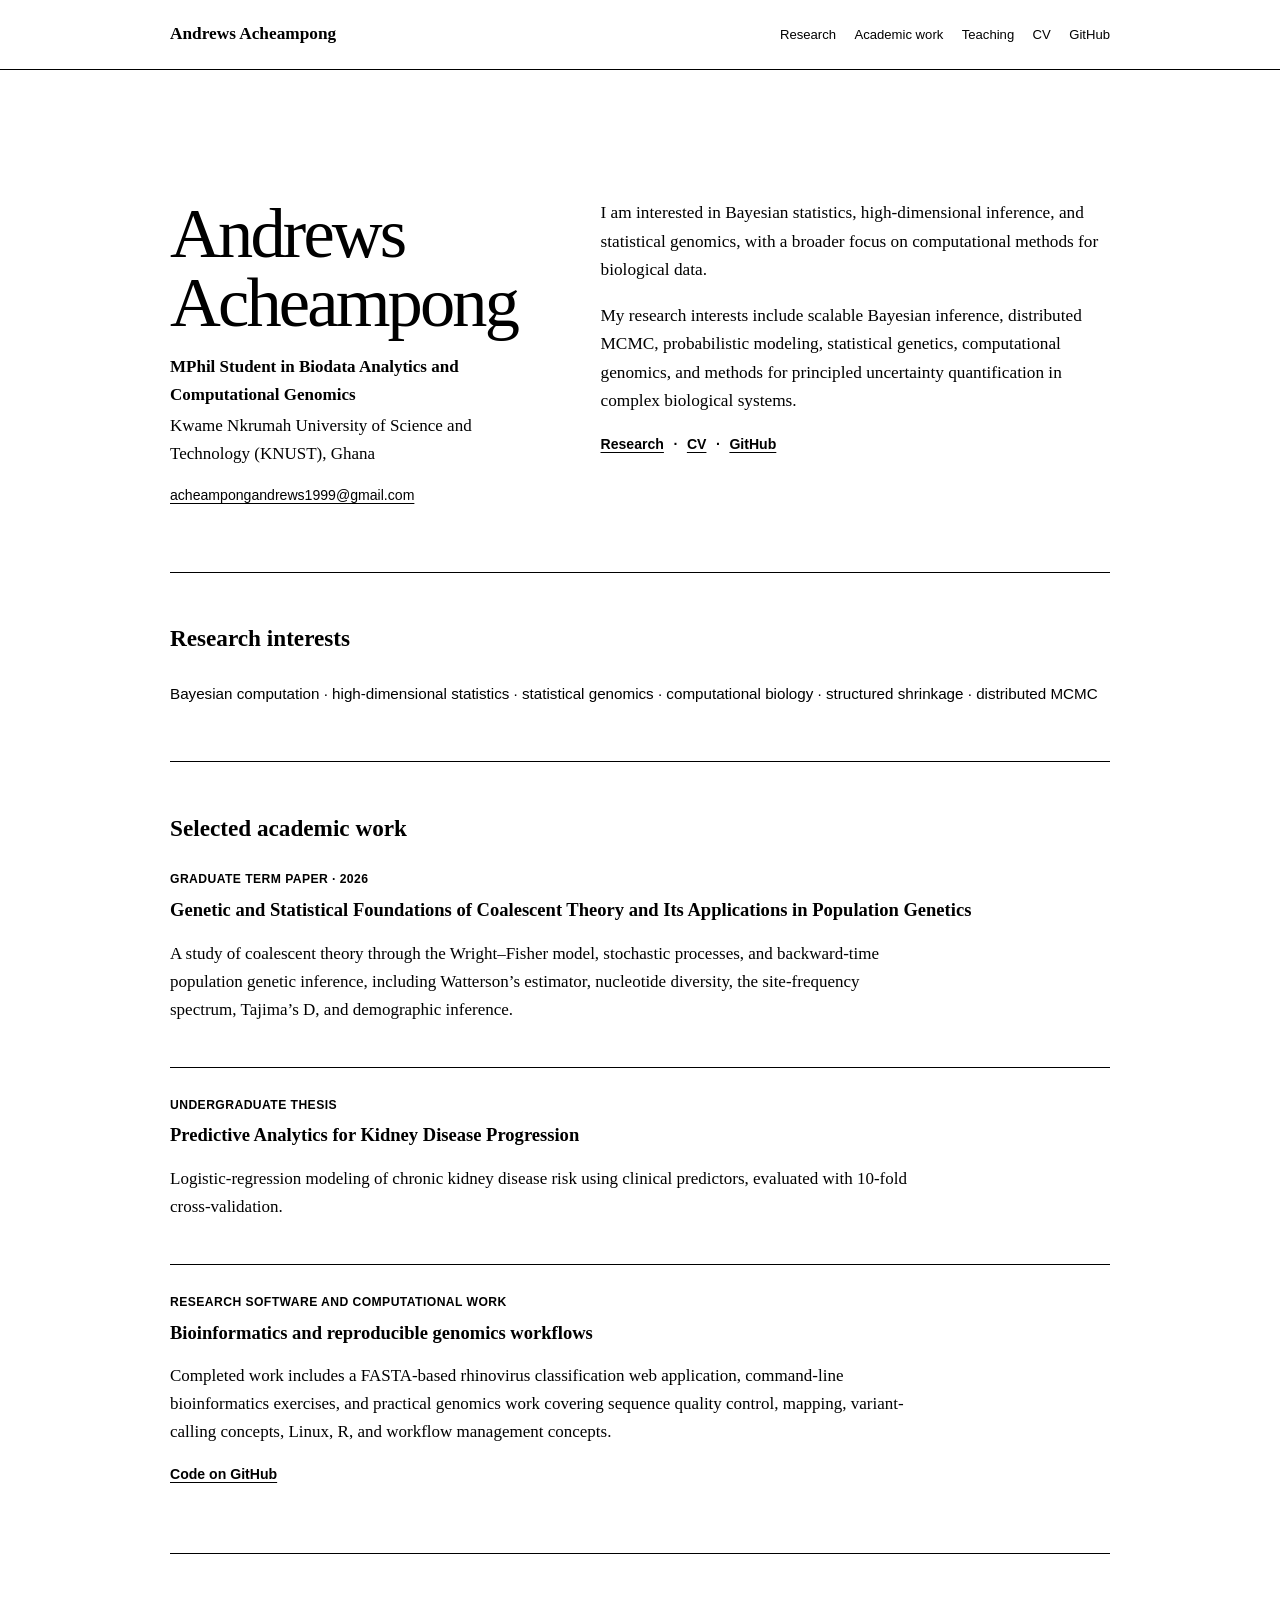
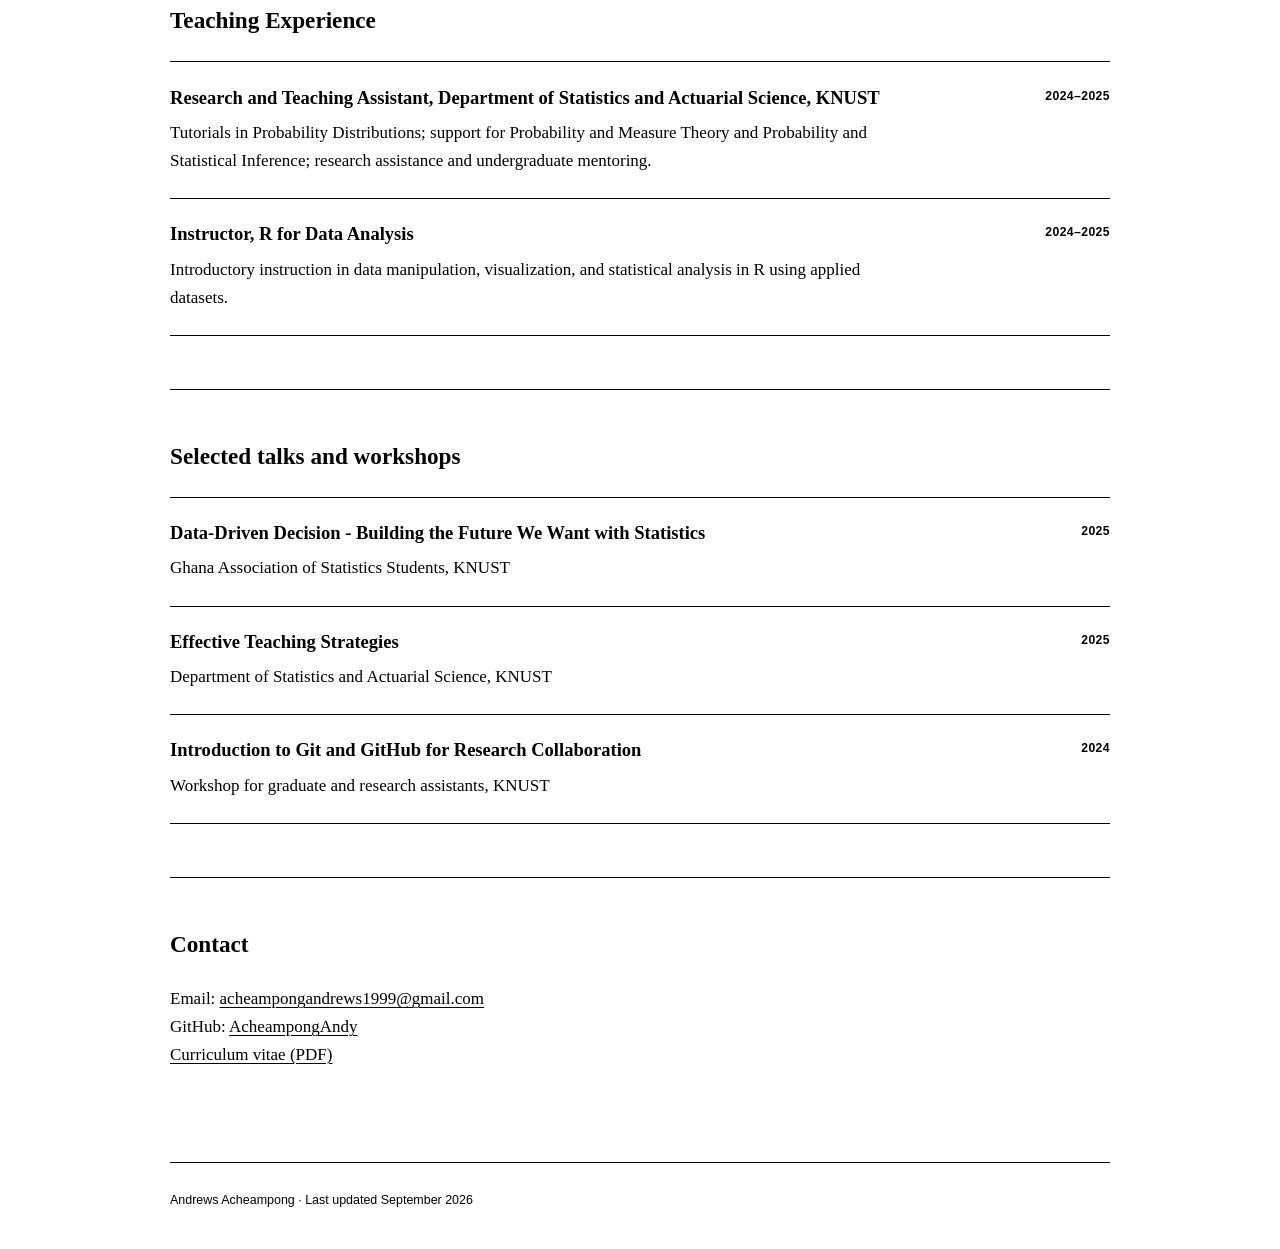
==== index.html @ 3ef006e2 "academic" ====
<!doctype html>
<html lang="en">
<head>
  <meta charset="utf-8">
  <meta name="viewport" content="width=device-width, initial-scale=1">
  <meta name="description" content="Academic homepage of Andrews Acheampong, an MPhil student interested in Bayesian statistics, high-dimensional inference, and statistical genomics.">
  <meta name="author" content="Andrews Acheampong">
  <meta property="og:title" content="Andrews Acheampong">
  <meta property="og:description" content="Bayesian statistics, statistical genomics, and computational biology.">
  <title>Andrews Acheampong</title>
  <link rel="icon" href="assets/favicon.jpg" type="image/jpeg">
  <link rel="stylesheet" href="assets/style.css">
</head>
<body>
  <a class="skip-link" href="#content">Skip to content</a>

  <header class="site-header">
    <div class="wrap header-inner">
      <a class="site-name" href="index.html">Andrews Acheampong</a>
      <nav aria-label="Primary navigation">
        <a href="research.html">Research</a>
        <a href="#academic-work">Academic work</a>
        <a href="#teaching">Teaching</a>
        <a href="assets/Andrews_Acheampong_CV.pdf">CV</a>
        <a href="https://github.com/AcheampongAndy" target="_blank" rel="noopener noreferrer">GitHub</a>
      </nav>
    </div>
  </header>

  <main id="content" class="wrap">
    <section class="intro" aria-labelledby="intro-heading">
      <div class="identity">
        <h1 id="intro-heading">Andrews<br>Acheampong</h1>
        <p class="position">MPhil Student in Biodata Analytics and Computational Genomics</p>
        <p>Kwame Nkrumah University of Science and Technology (KNUST), Ghana</p>
        <p class="contact-line"><a href="mailto:acheampongandrews1999@gmail.com">acheampongandrews1999@gmail.com</a></p>
      </div>

      <div class="bio">
        <p>
          I am interested in Bayesian statistics, high-dimensional inference, and statistical genomics, with a broader focus on computational methods for biological data.
        </p>
        <p>
          My research interests include scalable Bayesian inference, distributed MCMC, probabilistic modeling, statistical genetics, computational genomics, and methods for principled uncertainty quantification in complex biological systems.
        </p>
        <p class="inline-links">
          <a href="research.html">Research</a>
          <span aria-hidden="true">·</span>
          <a href="assets/Andrews_Acheampong_CV.pdf">CV</a>
          <span aria-hidden="true">·</span>
          <a href="https://github.com/AcheampongAndy" target="_blank" rel="noopener noreferrer">GitHub</a>
        </p>
      </div>
    </section>

    <hr>

    <section aria-labelledby="interests-heading">
      <h2 id="interests-heading">Research interests</h2>
      <p class="interest-line">Bayesian computation · high-dimensional statistics · statistical genomics · computational biology · structured shrinkage · distributed MCMC</p>
    </section>

    <section id="academic-work" aria-labelledby="academic-work-heading">
      <h2 id="academic-work-heading">Selected academic work</h2>

      <article class="scholarly-item featured">
        <p class="item-meta">Graduate term paper · 2026</p>
        <h3>Genetic and Statistical Foundations of Coalescent Theory and Its Applications in Population Genetics</h3>
        <p>
          A study of coalescent theory through the Wright–Fisher model, stochastic processes, and backward-time population genetic inference, including Watterson’s estimator, nucleotide diversity, the site-frequency spectrum, Tajima’s D, and demographic inference.
        </p>
      </article>

      <article class="scholarly-item">
        <p class="item-meta">Undergraduate thesis</p>
        <h3>Predictive Analytics for Kidney Disease Progression</h3>
        <p>
          Logistic-regression modeling of chronic kidney disease risk using clinical predictors, evaluated with 10-fold cross-validation.
        </p>
      </article>

      <article class="scholarly-item">
        <p class="item-meta">Research software and computational work</p>
        <h3>Bioinformatics and reproducible genomics workflows</h3>
        <p>
          Completed work includes a FASTA-based rhinovirus classification web application, command-line bioinformatics exercises, and practical genomics work covering sequence quality control, mapping, variant-calling concepts, Linux, R, and workflow management concepts.
        </p>
        <p class="item-links"><a href="https://github.com/AcheampongAndy" target="_blank" rel="noopener noreferrer">Code on GitHub</a></p>
      </article>
    </section>

    <section id="teaching" aria-labelledby="teaching-heading">
      <h2 id="teaching-heading">Teaching Experience</h2>
      <div class="simple-list">
        <div class="simple-row">
          <div>
            <h3>Research and Teaching Assistant, Department of Statistics and Actuarial Science, KNUST</h3>
            <p>Tutorials in Probability Distributions; support for Probability and Measure Theory and Probability and Statistical Inference; research assistance and undergraduate mentoring.</p>
          </div>
          <p class="date">2024–2025</p>
        </div>
        <div class="simple-row">
          <div>
            <h3>Instructor, R for Data Analysis</h3>
            <p>Introductory instruction in data manipulation, visualization, and statistical analysis in R using applied datasets.</p>
          </div>
          <p class="date">2024–2025</p>
        </div>
      </div>
    </section>

    <section aria-labelledby="talks-heading">
      <h2 id="talks-heading">Selected talks and workshops</h2>
      <div class="simple-list">
        <div class="simple-row">
          <div>
            <h3>Data-Driven Decision - Building the Future We Want with Statistics</h3>
            <p>Ghana Association of Statistics Students, KNUST</p>
          </div>
          <p class="date">2025</p>
        </div>
        <div class="simple-row">
          <div>
            <h3>Effective Teaching Strategies</h3>
            <p>Department of Statistics and Actuarial Science, KNUST</p>
          </div>
          <p class="date">2025</p>
        </div>
        <div class="simple-row">
          <div>
            <h3>Introduction to Git and GitHub for Research Collaboration</h3>
            <p>Workshop for graduate and research assistants, KNUST</p>
          </div>
          <p class="date">2024</p>
        </div>
      </div>
    </section>

    <section class="bottom-note" aria-labelledby="contact-heading">
      <h2 id="contact-heading">Contact</h2>
      <p>
        Email: <a href="mailto:acheampongandrews1999@gmail.com">acheampongandrews1999@gmail.com</a><br>
        GitHub: <a href="https://github.com/AcheampongAndy" target="_blank" rel="noopener noreferrer">AcheampongAndy</a><br>
        <a href="assets/Andrews_Acheampong_CV.pdf">Curriculum vitae (PDF)</a>
      </p>
    </section>
  </main>

  <footer class="wrap">
    <p>Andrews Acheampong · Last updated September 2026</p>
  </footer>
</body>
</html>
---- assets/style.css ----
:root {
  --black: #000000;
  --white: #ffffff;
  --width: 940px;
}

* {
  box-sizing: border-box;
}

html {
  background: var(--white);
  color: var(--black);
}

body {
  margin: 0;
  background: var(--white);
  color: var(--black);
  font-family: Georgia, "Times New Roman", serif;
  font-size: 17px;
  line-height: 1.65;
}

::selection {
  background: var(--black);
  color: var(--white);
}

a {
  color: var(--black);
  text-decoration-thickness: 1px;
  text-underline-offset: 0.18em;
}

a:hover,
a:focus-visible {
  text-decoration-thickness: 2px;
}

.wrap {
  width: min(var(--width), calc(100% - 3rem));
  margin: 0 auto;
}

.skip-link {
  position: absolute;
  top: -5rem;
  left: 1rem;
  padding: 0.5rem 0.75rem;
  background: var(--black);
  color: var(--white);
  z-index: 10;
}

.skip-link:focus {
  top: 1rem;
}

.site-header {
  border-bottom: 1px solid var(--black);
}

.header-inner {
  display: flex;
  align-items: baseline;
  justify-content: space-between;
  gap: 2rem;
  padding: 1.25rem 0;
}

.site-name {
  font-size: 1.08rem;
  font-weight: 700;
  text-decoration: none;
  white-space: nowrap;
}

nav {
  display: flex;
  flex-wrap: wrap;
  justify-content: flex-end;
  gap: 0.45rem 1.15rem;
  font-family: Arial, Helvetica, sans-serif;
  font-size: 0.82rem;
}

nav a {
  text-decoration: none;
}

nav a:hover,
nav a:focus-visible,
nav a[aria-current="page"] {
  text-decoration: underline;
}

main {
  padding: 4.8rem 0 2.5rem;
}

.intro {
  display: grid;
  grid-template-columns: minmax(340px, 0.95fr) minmax(0, 1.35fr);
  gap: 4.5rem;
  align-items: start;
  padding-bottom: 3.8rem;
}

h1,
h2,
h3,
p {
  overflow-wrap: anywhere;
}

h1,
h2,
h3 {
  color: var(--black);
}

h1 {
  margin: 0 0 1rem;
  font-size: clamp(2.8rem, 5.8vw, 4.4rem);
  line-height: 0.98;
  font-weight: 400;
  letter-spacing: -0.04em;
  overflow-wrap: normal;
}

.position {
  margin: 0 0 0.2rem;
  font-weight: 700;
}

.identity > p:not(.position) {
  margin: 0.2rem 0;
}

.contact-line {
  margin-top: 1rem !important;
  font-family: Arial, Helvetica, sans-serif;
  font-size: 0.88rem;
}

.bio p:first-child {
  margin-top: 0;
}

.bio p {
  max-width: 620px;
  font-size: 1.08rem;
}

.inline-links,
.item-links,
.item-meta,
.date,
.eyebrow,
.interest-line,
footer {
  font-family: Arial, Helvetica, sans-serif;
}

.inline-links,
.item-links {
  font-size: 0.88rem !important;
  font-weight: 700;
}

.inline-links span {
  padding: 0 0.35rem;
}

hr {
  margin: 0;
  border: 0;
  border-top: 1px solid var(--black);
}

section {
  padding: 3.3rem 0;
}

section + section {
  border-top: 1px solid var(--black);
}

.intro + hr + section {
  border-top: 0;
}

h2 {
  margin: 0 0 1.65rem;
  font-size: 1.45rem;
  line-height: 1.2;
  font-weight: 700;
}

h3 {
  margin: 0 0 0.55rem;
  font-size: 1.16rem;
  line-height: 1.32;
  font-weight: 700;
}

.interest-line {
  margin: 0;
  font-size: 0.95rem;
  line-height: 1.9;
}

.scholarly-item {
  padding: 1.65rem 0;
  border-top: 1px solid var(--black);
}

.scholarly-item:last-child {
  padding-bottom: 0;
}

.scholarly-item.featured {
  padding-top: 0;
  border-top: 0;
}

.scholarly-item p:not(.item-meta):not(.item-links) {
  max-width: 760px;
}

.item-meta,
.date,
.eyebrow {
  margin: 0 0 0.55rem;
  font-size: 0.76rem;
  font-weight: 700;
  letter-spacing: 0.035em;
  text-transform: uppercase;
}

.simple-list {
  border-top: 1px solid var(--black);
}

.simple-row {
  display: grid;
  grid-template-columns: minmax(0, 1fr) auto;
  gap: 2rem;
  padding: 1.45rem 0;
  border-bottom: 1px solid var(--black);
}

.simple-row p {
  margin: 0.45rem 0 0;
  max-width: 720px;
}

.simple-row .date {
  margin: 0;
  white-space: nowrap;
}

.bottom-note p {
  margin-bottom: 0;
}

footer {
  padding: 1.7rem 0 2.4rem;
  border-top: 1px solid var(--black);
  font-size: 0.78rem;
}

footer p {
  margin: 0;
}

.research-page {
  max-width: 820px;
}

.page-title {
  padding: 0 0 3.6rem;
}

.page-title h1 {
  max-width: 790px;
  font-size: clamp(2.3rem, 5.5vw, 4rem);
}

.eyebrow {
  margin-bottom: 1rem;
}

.page-lead {
  max-width: 720px;
  margin: 1.5rem 0 0;
  font-size: 1.14rem;
}

.research-page section p {
  max-width: 760px;
}

.research-list {
  max-width: 760px;
  margin: 0;
  padding-left: 1.35rem;
}

.research-list li {
  margin: 0 0 0.9rem;
  padding-left: 0.4rem;
}

.back-link {
  padding: 2rem 0 1rem;
  font-family: Arial, Helvetica, sans-serif;
  font-size: 0.86rem;
  font-weight: 700;
}

@media (max-width: 760px) {
  .wrap {
    width: min(var(--width), calc(100% - 2rem));
  }

  .header-inner {
    align-items: flex-start;
    flex-direction: column;
    gap: 0.7rem;
  }

  nav {
    justify-content: flex-start;
  }

  main {
    padding-top: 3.2rem;
  }

  .intro {
    grid-template-columns: 1fr;
    gap: 2.4rem;
    padding-bottom: 2.8rem;
  }

  h1 {
    font-size: clamp(2.6rem, 12vw, 4rem);
  }

  section {
    padding: 2.7rem 0;
  }

  .simple-row {
    grid-template-columns: 1fr;
    gap: 0.65rem;
  }

  .simple-row .date {
    white-space: normal;
  }
}

@media print {
  .site-header,
  .skip-link,
  footer {
    display: none;
  }

  .wrap,
  .research-page {
    width: 100%;
    max-width: none;
  }

  main {
    padding-top: 0;
  }

  a {
    text-decoration: none;
  }
}
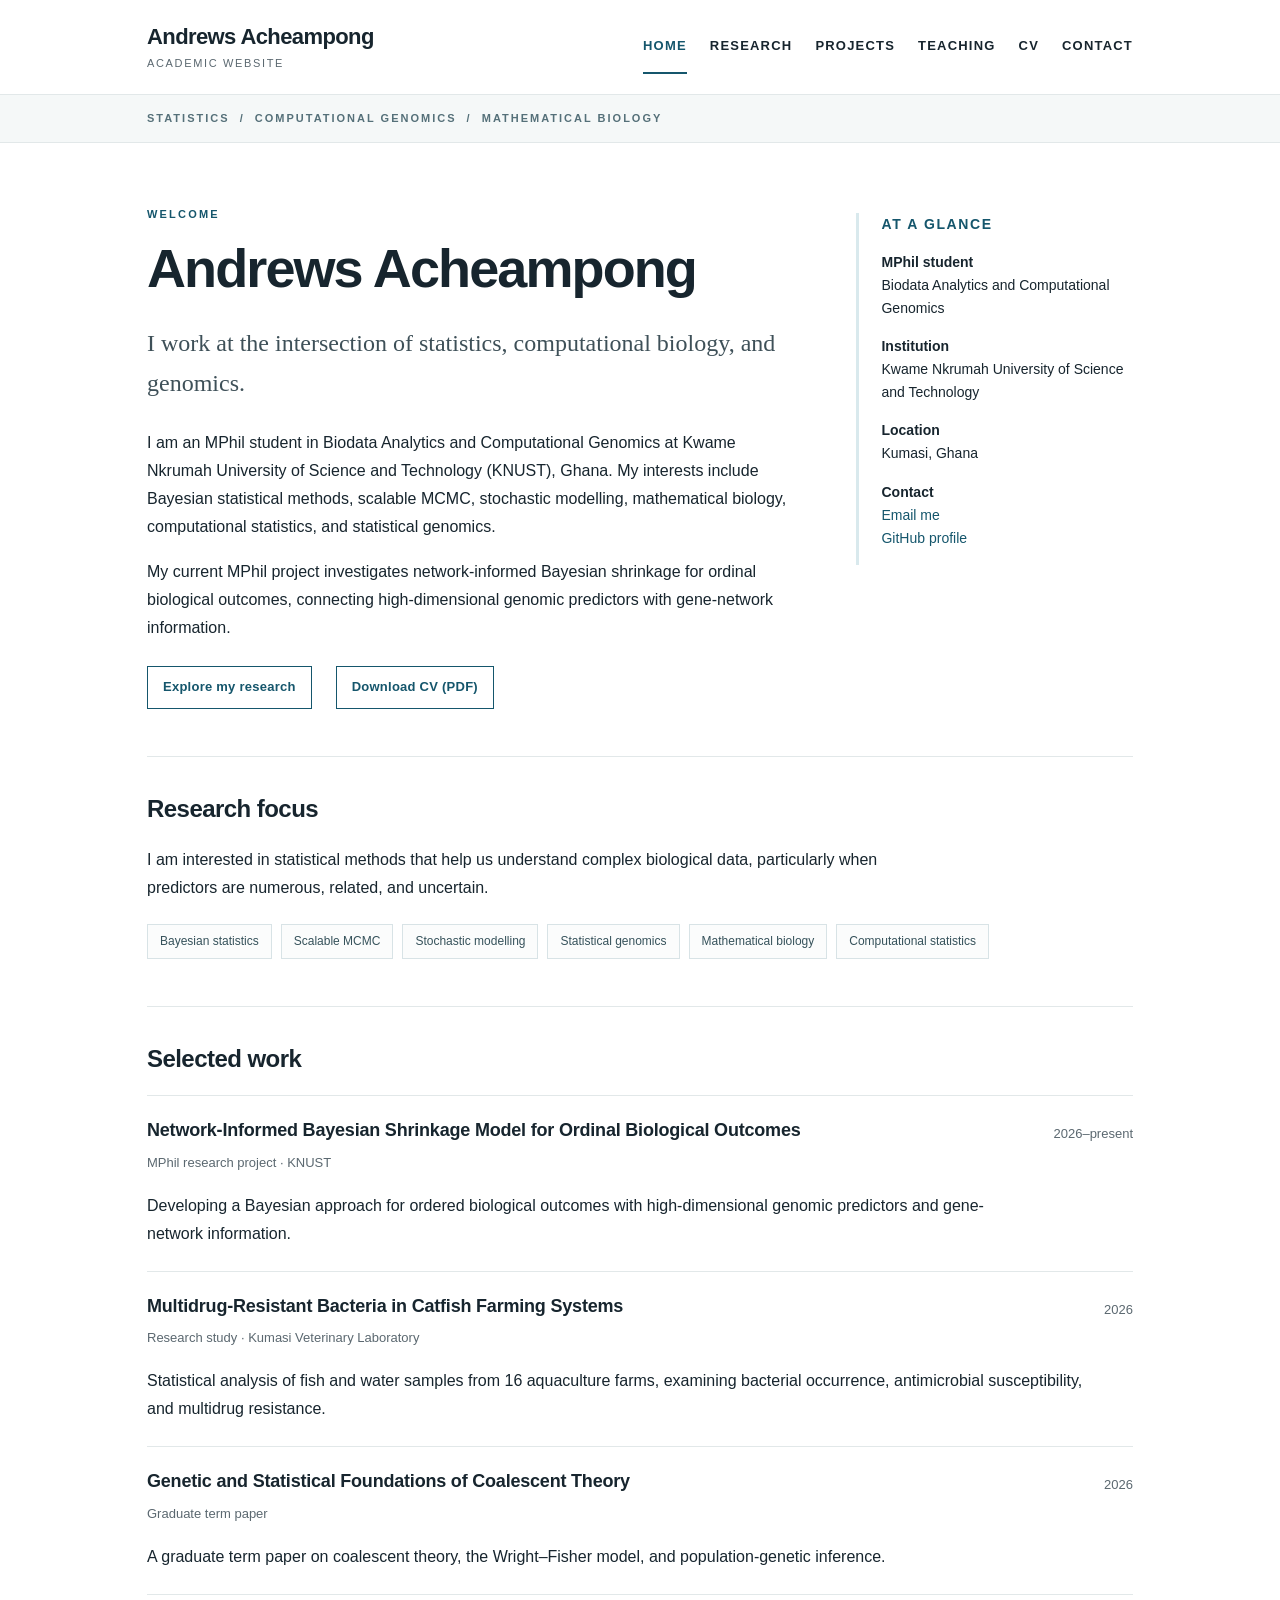
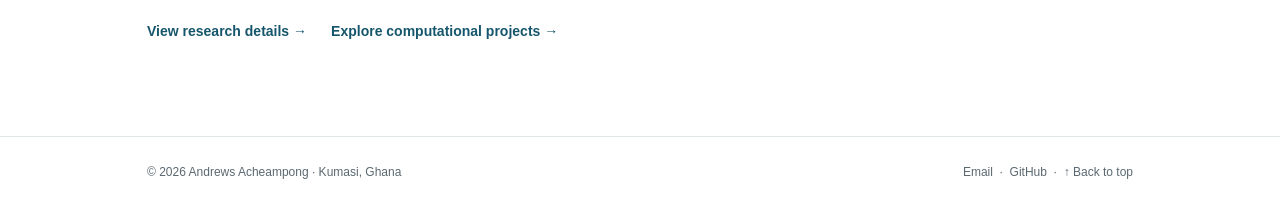
==== commit 340f2386: "updated" ====
--- a/index.html
+++ b/index.html
@@ -1,153 +1,10 @@
 <!doctype html>
-<html lang="en">
-<head>
-  <meta charset="utf-8">
-  <meta name="viewport" content="width=device-width, initial-scale=1">
-  <meta name="description" content="Academic homepage of Andrews Acheampong, an MPhil student interested in Bayesian statistics, high-dimensional inference, and statistical genomics.">
-  <meta name="author" content="Andrews Acheampong">
-  <meta property="og:title" content="Andrews Acheampong">
-  <meta property="og:description" content="Bayesian statistics, statistical genomics, and computational biology.">
-  <title>Andrews Acheampong</title>
-  <link rel="icon" href="assets/favicon.jpg" type="image/jpeg">
-  <link rel="stylesheet" href="assets/style.css">
-</head>
-<body>
-  <a class="skip-link" href="#content">Skip to content</a>
-
-  <header class="site-header">
-    <div class="wrap header-inner">
-      <a class="site-name" href="index.html">Andrews Acheampong</a>
-      <nav aria-label="Primary navigation">
-        <a href="research.html">Research</a>
-        <a href="#academic-work">Academic work</a>
-        <a href="#teaching">Teaching</a>
-        <a href="assets/Andrews_Acheampong_CV.pdf">CV</a>
-        <a href="https://github.com/AcheampongAndy" target="_blank" rel="noopener noreferrer">GitHub</a>
-      </nav>
-    </div>
-  </header>
-
-  <main id="content" class="wrap">
-    <section class="intro" aria-labelledby="intro-heading">
-      <div class="identity">
-        <h1 id="intro-heading">Andrews<br>Acheampong</h1>
-        <p class="position">MPhil Student in Biodata Analytics and Computational Genomics</p>
-        <p>Kwame Nkrumah University of Science and Technology (KNUST), Ghana</p>
-        <p class="contact-line"><a href="mailto:acheampongandrews1999@gmail.com">acheampongandrews1999@gmail.com</a></p>
-      </div>
-
-      <div class="bio">
-        <p>
-          I am interested in Bayesian statistics, high-dimensional inference, and statistical genomics, with a broader focus on computational methods for biological data.
-        </p>
-        <p>
-          My research interests include scalable Bayesian inference, distributed MCMC, probabilistic modeling, statistical genetics, computational genomics, and methods for principled uncertainty quantification in complex biological systems.
-        </p>
-        <p class="inline-links">
-          <a href="research.html">Research</a>
-          <span aria-hidden="true">·</span>
-          <a href="assets/Andrews_Acheampong_CV.pdf">CV</a>
-          <span aria-hidden="true">·</span>
-          <a href="https://github.com/AcheampongAndy" target="_blank" rel="noopener noreferrer">GitHub</a>
-        </p>
-      </div>
-    </section>
-
-    <hr>
-
-    <section aria-labelledby="interests-heading">
-      <h2 id="interests-heading">Research interests</h2>
-      <p class="interest-line">Bayesian computation · high-dimensional statistics · statistical genomics · computational biology · structured shrinkage · distributed MCMC</p>
-    </section>
-
-    <section id="academic-work" aria-labelledby="academic-work-heading">
-      <h2 id="academic-work-heading">Selected academic work</h2>
-
-      <article class="scholarly-item featured">
-        <p class="item-meta">Graduate term paper · 2026</p>
-        <h3>Genetic and Statistical Foundations of Coalescent Theory and Its Applications in Population Genetics</h3>
-        <p>
-          A study of coalescent theory through the Wright–Fisher model, stochastic processes, and backward-time population genetic inference, including Watterson’s estimator, nucleotide diversity, the site-frequency spectrum, Tajima’s D, and demographic inference.
-        </p>
-      </article>
-
-      <article class="scholarly-item">
-        <p class="item-meta">Undergraduate thesis</p>
-        <h3>Predictive Analytics for Kidney Disease Progression</h3>
-        <p>
-          Logistic-regression modeling of chronic kidney disease risk using clinical predictors, evaluated with 10-fold cross-validation.
-        </p>
-      </article>
-
-      <article class="scholarly-item">
-        <p class="item-meta">Research software and computational work</p>
-        <h3>Bioinformatics and reproducible genomics workflows</h3>
-        <p>
-          Completed work includes a FASTA-based rhinovirus classification web application, command-line bioinformatics exercises, and practical genomics work covering sequence quality control, mapping, variant-calling concepts, Linux, R, and workflow management concepts.
-        </p>
-        <p class="item-links"><a href="https://github.com/AcheampongAndy" target="_blank" rel="noopener noreferrer">Code on GitHub</a></p>
-      </article>
-    </section>
-
-    <section id="teaching" aria-labelledby="teaching-heading">
-      <h2 id="teaching-heading">Teaching Experience</h2>
-      <div class="simple-list">
-        <div class="simple-row">
-          <div>
-            <h3>Research and Teaching Assistant, Department of Statistics and Actuarial Science, KNUST</h3>
-            <p>Tutorials in Probability Distributions; support for Probability and Measure Theory and Probability and Statistical Inference; research assistance and undergraduate mentoring.</p>
-          </div>
-          <p class="date">2024–2025</p>
-        </div>
-        <div class="simple-row">
-          <div>
-            <h3>Instructor, R for Data Analysis</h3>
-            <p>Introductory instruction in data manipulation, visualization, and statistical analysis in R using applied datasets.</p>
-          </div>
-          <p class="date">2024–2025</p>
-        </div>
-      </div>
-    </section>
-
-    <section aria-labelledby="talks-heading">
-      <h2 id="talks-heading">Selected talks and workshops</h2>
-      <div class="simple-list">
-        <div class="simple-row">
-          <div>
-            <h3>Data-Driven Decision - Building the Future We Want with Statistics</h3>
-            <p>Ghana Association of Statistics Students, KNUST</p>
-          </div>
-          <p class="date">2025</p>
-        </div>
-        <div class="simple-row">
-          <div>
-            <h3>Effective Teaching Strategies</h3>
-            <p>Department of Statistics and Actuarial Science, KNUST</p>
-          </div>
-          <p class="date">2025</p>
-        </div>
-        <div class="simple-row">
-          <div>
-            <h3>Introduction to Git and GitHub for Research Collaboration</h3>
-            <p>Workshop for graduate and research assistants, KNUST</p>
-          </div>
-          <p class="date">2024</p>
-        </div>
-      </div>
-    </section>
-
-    <section class="bottom-note" aria-labelledby="contact-heading">
-      <h2 id="contact-heading">Contact</h2>
-      <p>
-        Email: <a href="mailto:acheampongandrews1999@gmail.com">acheampongandrews1999@gmail.com</a><br>
-        GitHub: <a href="https://github.com/AcheampongAndy" target="_blank" rel="noopener noreferrer">AcheampongAndy</a><br>
-        <a href="assets/Andrews_Acheampong_CV.pdf">Curriculum vitae (PDF)</a>
-      </p>
-    </section>
-  </main>
-
-  <footer class="wrap">
-    <p>Andrews Acheampong · Last updated September 2026</p>
-  </footer>
-</body>
-</html>
+<html lang="en"><head><meta charset="utf-8"><meta name="viewport" content="width=device-width,initial-scale=1">
+<meta name="author" content="Andrews Acheampong"><meta name="description" content="Academic website of Andrews Acheampong, MPhil student in Biodata Analytics and Computational Genomics at KNUST.">
+<meta property="og:title" content="Home | Andrews Acheampong"><meta property="og:description" content="Academic website of Andrews Acheampong, MPhil student in Biodata Analytics and Computational Genomics at KNUST."><meta property="og:type" content="website"><meta name="theme-color" content="#ffffff">
+<title>Home | Andrews Acheampong</title><link rel="icon" href="assets/favicon.jpg" type="image/jpeg"><link rel="stylesheet" href="assets/style.css"></head>
+<body id="top"><a class="skip" href="#main">Skip to content</a><header class="site-header"><div class="container masthead"><a class="brand" href="index.html">Andrews Acheampong<small>Academic website</small></a><nav aria-label="Main navigation"><a href="index.html" aria-current="page">Home</a><a href="research.html" >Research</a><a href="projects.html" >Projects</a><a href="teaching.html" >Teaching</a><a href="cv.html" >CV</a><a href="contact.html" >Contact</a></nav></div></header>
+<div class="strap"><div class="container">Statistics &nbsp;/&nbsp; Computational genomics &nbsp;/&nbsp; Mathematical biology</div></div>
+<main class="container" id="main"><section class="intro-grid"><div><p class="eyebrow">Welcome</p><h1 class="page-title">Andrews Acheampong</h1><p class="lead">I work at the intersection of statistics, computational biology, and genomics.</p><div class="text"><p>I am an MPhil student in Biodata Analytics and Computational Genomics at Kwame Nkrumah University of Science and Technology (KNUST), Ghana. My interests include Bayesian statistical methods, scalable MCMC, stochastic modelling, mathematical biology, computational statistics, and statistical genomics.</p><p>My current MPhil project investigates network-informed Bayesian shrinkage for ordinal biological outcomes, connecting high-dimensional genomic predictors with gene-network information.</p></div><div class="link-row"><a class="button-link" href="research.html">Explore my research</a><a class="button-link" href="assets/Andrews_Acheampong_CV.pdf" target="_blank" rel="noopener">Download CV (PDF)</a></div></div><aside class="profile-aside"><p class="aside-label">At a glance</p><p><strong>MPhil student</strong><br>Biodata Analytics and Computational Genomics</p><p><strong>Institution</strong><br>Kwame Nkrumah University of Science and Technology</p><p><strong>Location</strong><br>Kumasi, Ghana</p><p><strong>Contact</strong><br><a href="mailto:acheampongandrews1999@gmail.com">Email me</a><br><a href="https://github.com/AcheampongAndy">GitHub profile</a></p></aside></section>
+<section class="section"><h2>Research focus</h2><p class="text">I am interested in statistical methods that help us understand complex biological data, particularly when predictors are numerous, related, and uncertain.</p><div class="taglist"><span class="tag">Bayesian statistics</span><span class="tag">Scalable MCMC</span><span class="tag">Stochastic modelling</span><span class="tag">Statistical genomics</span><span class="tag">Mathematical biology</span><span class="tag">Computational statistics</span></div></section>
+<section class="section"><h2>Selected work</h2><div class="rows"><article class="entry"><div><h3>Network-Informed Bayesian Shrinkage Model for Ordinal Biological Outcomes</h3><p class="meta">MPhil research project · KNUST</p><p>Developing a Bayesian approach for ordered biological outcomes with high-dimensional genomic predictors and gene-network information.</p></div><span class="date">2026–present</span></article><article class="entry"><div><h3>Multidrug-Resistant Bacteria in Catfish Farming Systems</h3><p class="meta">Research study · Kumasi Veterinary Laboratory</p><p>Statistical analysis of fish and water samples from 16 aquaculture farms, examining bacterial occurrence, antimicrobial susceptibility, and multidrug resistance.</p></div><span class="date">2026</span></article><article class="entry"><div><h3>Genetic and Statistical Foundations of Coalescent Theory</h3><p class="meta">Graduate term paper</p><p>A graduate term paper on coalescent theory, the Wright–Fisher model, and population-genetic inference.</p></div><span class="date">2026</span></article></div><p class="link-row"><a href="research.html">View research details →</a><a href="projects.html">Explore computational projects →</a></p></section></main><footer class="footer"><div class="container"><span>© 2026 Andrews Acheampong · Kumasi, Ghana</span><span><a href="mailto:acheampongandrews1999@gmail.com">Email</a> &nbsp;·&nbsp; <a href="https://github.com/AcheampongAndy">GitHub</a> &nbsp;·&nbsp; <a href="#top">↑ Back to top</a></span></div></footer></body></html>
--- a/assets/style.css
+++ b/assets/style.css
@@ -1,386 +1,11 @@
-:root {
-  --black: #000000;
-  --white: #ffffff;
-  --width: 940px;
-}
-
-* {
-  box-sizing: border-box;
-}
-
-html {
-  background: var(--white);
-  color: var(--black);
-}
-
-body {
-  margin: 0;
-  background: var(--white);
-  color: var(--black);
-  font-family: Georgia, "Times New Roman", serif;
-  font-size: 17px;
-  line-height: 1.65;
-}
-
-::selection {
-  background: var(--black);
-  color: var(--white);
-}
-
-a {
-  color: var(--black);
-  text-decoration-thickness: 1px;
-  text-underline-offset: 0.18em;
-}
-
-a:hover,
-a:focus-visible {
-  text-decoration-thickness: 2px;
-}
-
-.wrap {
-  width: min(var(--width), calc(100% - 3rem));
-  margin: 0 auto;
-}
-
-.skip-link {
-  position: absolute;
-  top: -5rem;
-  left: 1rem;
-  padding: 0.5rem 0.75rem;
-  background: var(--black);
-  color: var(--white);
-  z-index: 10;
-}
-
-.skip-link:focus {
-  top: 1rem;
-}
-
-.site-header {
-  border-bottom: 1px solid var(--black);
-}
-
-.header-inner {
-  display: flex;
-  align-items: baseline;
-  justify-content: space-between;
-  gap: 2rem;
-  padding: 1.25rem 0;
-}
-
-.site-name {
-  font-size: 1.08rem;
-  font-weight: 700;
-  text-decoration: none;
-  white-space: nowrap;
-}
-
-nav {
-  display: flex;
-  flex-wrap: wrap;
-  justify-content: flex-end;
-  gap: 0.45rem 1.15rem;
-  font-family: Arial, Helvetica, sans-serif;
-  font-size: 0.82rem;
-}
-
-nav a {
-  text-decoration: none;
-}
-
-nav a:hover,
-nav a:focus-visible,
-nav a[aria-current="page"] {
-  text-decoration: underline;
-}
-
-main {
-  padding: 4.8rem 0 2.5rem;
-}
-
-.intro {
-  display: grid;
-  grid-template-columns: minmax(340px, 0.95fr) minmax(0, 1.35fr);
-  gap: 4.5rem;
-  align-items: start;
-  padding-bottom: 3.8rem;
-}
-
-h1,
-h2,
-h3,
-p {
-  overflow-wrap: anywhere;
-}
-
-h1,
-h2,
-h3 {
-  color: var(--black);
-}
-
-h1 {
-  margin: 0 0 1rem;
-  font-size: clamp(2.8rem, 5.8vw, 4.4rem);
-  line-height: 0.98;
-  font-weight: 400;
-  letter-spacing: -0.04em;
-  overflow-wrap: normal;
-}
-
-.position {
-  margin: 0 0 0.2rem;
-  font-weight: 700;
-}
-
-.identity > p:not(.position) {
-  margin: 0.2rem 0;
-}
-
-.contact-line {
-  margin-top: 1rem !important;
-  font-family: Arial, Helvetica, sans-serif;
-  font-size: 0.88rem;
-}
-
-.bio p:first-child {
-  margin-top: 0;
-}
-
-.bio p {
-  max-width: 620px;
-  font-size: 1.08rem;
-}
-
-.inline-links,
-.item-links,
-.item-meta,
-.date,
-.eyebrow,
-.interest-line,
-footer {
-  font-family: Arial, Helvetica, sans-serif;
-}
-
-.inline-links,
-.item-links {
-  font-size: 0.88rem !important;
-  font-weight: 700;
-}
-
-.inline-links span {
-  padding: 0 0.35rem;
-}
-
-hr {
-  margin: 0;
-  border: 0;
-  border-top: 1px solid var(--black);
-}
-
-section {
-  padding: 3.3rem 0;
-}
-
-section + section {
-  border-top: 1px solid var(--black);
-}
-
-.intro + hr + section {
-  border-top: 0;
-}
-
-h2 {
-  margin: 0 0 1.65rem;
-  font-size: 1.45rem;
-  line-height: 1.2;
-  font-weight: 700;
-}
-
-h3 {
-  margin: 0 0 0.55rem;
-  font-size: 1.16rem;
-  line-height: 1.32;
-  font-weight: 700;
-}
-
-.interest-line {
-  margin: 0;
-  font-size: 0.95rem;
-  line-height: 1.9;
-}
-
-.scholarly-item {
-  padding: 1.65rem 0;
-  border-top: 1px solid var(--black);
-}
-
-.scholarly-item:last-child {
-  padding-bottom: 0;
-}
-
-.scholarly-item.featured {
-  padding-top: 0;
-  border-top: 0;
-}
-
-.scholarly-item p:not(.item-meta):not(.item-links) {
-  max-width: 760px;
-}
-
-.item-meta,
-.date,
-.eyebrow {
-  margin: 0 0 0.55rem;
-  font-size: 0.76rem;
-  font-weight: 700;
-  letter-spacing: 0.035em;
-  text-transform: uppercase;
-}
-
-.simple-list {
-  border-top: 1px solid var(--black);
-}
-
-.simple-row {
-  display: grid;
-  grid-template-columns: minmax(0, 1fr) auto;
-  gap: 2rem;
-  padding: 1.45rem 0;
-  border-bottom: 1px solid var(--black);
-}
-
-.simple-row p {
-  margin: 0.45rem 0 0;
-  max-width: 720px;
-}
-
-.simple-row .date {
-  margin: 0;
-  white-space: nowrap;
-}
-
-.bottom-note p {
-  margin-bottom: 0;
-}
-
-footer {
-  padding: 1.7rem 0 2.4rem;
-  border-top: 1px solid var(--black);
-  font-size: 0.78rem;
-}
-
-footer p {
-  margin: 0;
-}
-
-.research-page {
-  max-width: 820px;
-}
-
-.page-title {
-  padding: 0 0 3.6rem;
-}
-
-.page-title h1 {
-  max-width: 790px;
-  font-size: clamp(2.3rem, 5.5vw, 4rem);
-}
-
-.eyebrow {
-  margin-bottom: 1rem;
-}
-
-.page-lead {
-  max-width: 720px;
-  margin: 1.5rem 0 0;
-  font-size: 1.14rem;
-}
-
-.research-page section p {
-  max-width: 760px;
-}
-
-.research-list {
-  max-width: 760px;
-  margin: 0;
-  padding-left: 1.35rem;
-}
-
-.research-list li {
-  margin: 0 0 0.9rem;
-  padding-left: 0.4rem;
-}
-
-.back-link {
-  padding: 2rem 0 1rem;
-  font-family: Arial, Helvetica, sans-serif;
-  font-size: 0.86rem;
-  font-weight: 700;
-}
-
-@media (max-width: 760px) {
-  .wrap {
-    width: min(var(--width), calc(100% - 2rem));
-  }
-
-  .header-inner {
-    align-items: flex-start;
-    flex-direction: column;
-    gap: 0.7rem;
-  }
-
-  nav {
-    justify-content: flex-start;
-  }
-
-  main {
-    padding-top: 3.2rem;
-  }
-
-  .intro {
-    grid-template-columns: 1fr;
-    gap: 2.4rem;
-    padding-bottom: 2.8rem;
-  }
-
-  h1 {
-    font-size: clamp(2.6rem, 12vw, 4rem);
-  }
-
-  section {
-    padding: 2.7rem 0;
-  }
-
-  .simple-row {
-    grid-template-columns: 1fr;
-    gap: 0.65rem;
-  }
-
-  .simple-row .date {
-    white-space: normal;
-  }
-}
-
-@media print {
-  .site-header,
-  .skip-link,
-  footer {
-    display: none;
-  }
-
-  .wrap,
-  .research-page {
-    width: 100%;
-    max-width: none;
-  }
-
-  main {
-    padding-top: 0;
-  }
-
-  a {
-    text-decoration: none;
-  }
-}
+/* Original academic portfolio design informed by the clean, restrained layout of allardlab.com. */
+:root{--paper:#fff;--ink:#17252e;--muted:#5b6870;--line:#e2e8e9;--accent:#15566c;--soft:#f5f8f8;--content:1050px}
+*{box-sizing:border-box}html{scroll-behavior:smooth}body{margin:0;background:var(--paper);color:var(--ink);font-family:Arial,Helvetica,sans-serif;font-size:16px;line-height:1.75}a{color:var(--accent);text-decoration:none}a:hover{text-decoration:underline;text-underline-offset:3px}a:focus-visible{outline:3px solid #86b6c1;outline-offset:3px}img{max-width:100%;height:auto}.container{max-width:var(--content);margin:0 auto;padding-left:32px;padding-right:32px}
+.skip{position:absolute;left:-9999px;top:8px;background:#fff;padding:10px;z-index:10}.skip:focus{left:8px}
+.site-header{border-bottom:1px solid var(--line);background:#fff}.masthead{min-height:94px;display:flex;justify-content:space-between;align-items:center;gap:25px}.brand{color:var(--ink);font-size:22px;font-weight:750;letter-spacing:-.6px;line-height:1.2}.brand:hover{text-decoration:none}.brand small{display:block;font-weight:500;font-size:11px;letter-spacing:1.65px;text-transform:uppercase;color:var(--muted);margin-top:6px}
+nav{display:flex;flex-wrap:wrap;gap:6px 23px;align-items:center}nav a{color:var(--ink);font-size:13px;font-weight:700;text-transform:uppercase;letter-spacing:1.2px;padding:15px 0;border-bottom:2px solid transparent}nav a:hover,nav a[aria-current=page]{color:var(--accent);border-bottom-color:var(--accent);text-decoration:none}
+.strap{background:var(--soft);border-bottom:1px solid var(--line)}.strap .container{padding-top:14px;padding-bottom:14px;font-size:11px;text-transform:uppercase;letter-spacing:2px;line-height:1.7;color:#557079;font-weight:700}
+main{padding-top:62px;padding-bottom:76px;min-height:65vh}.eyebrow{color:var(--accent);letter-spacing:2.2px;font-size:11px;text-transform:uppercase;font-weight:750;margin:0 0 14px}.page-title{font-size:clamp(35px,5vw,54px);line-height:1.13;font-weight:750;letter-spacing:-1.9px;margin:0 0 25px}.lead{font-family:Georgia,'Times New Roman',serif;font-size:clamp(19px,2.2vw,24px);line-height:1.65;color:#3e5058;max-width:800px;margin:0 0 26px}
+h1,h2,h3{line-height:1.32}h2{font-size:24px;letter-spacing:-.55px;margin:0 0 21px}h3{font-size:18px;letter-spacing:-.2px;margin:0 0 9px}p{margin:0 0 17px}.text{max-width:790px}.muted,.meta{color:var(--muted)}.meta{font-size:13px}.section{border-top:1px solid var(--line);margin-top:47px;padding-top:36px}.section.first{margin-top:20px}.intro-grid{display:grid;grid-template-columns:minmax(0,1.85fr) minmax(210px, .8fr);gap:70px;align-items:start}.profile-aside{border-left:3px solid #d9e9ed;padding-left:22px;margin-top:8px}.aside-label{font-size:11px;letter-spacing:1.6px;text-transform:uppercase;color:var(--accent);font-weight:700;margin-bottom:13px}.profile-aside p{font-size:14px;line-height:1.65;margin-bottom:15px}.link-row{display:flex;flex-wrap:wrap;gap:12px 24px;margin-top:24px;font-size:14px;font-weight:700}.button-link{display:inline-block;border:1px solid var(--accent);padding:9px 15px;font-weight:700;font-size:13px;letter-spacing:.25px}.button-link:hover{background:var(--soft);text-decoration:none}.rows{border-top:1px solid var(--line)}.entry{padding:23px 0;border-bottom:1px solid var(--line);display:grid;grid-template-columns:1fr auto;gap:20px}.entry p:last-child{margin-bottom:0}.date{font-size:13px;color:var(--muted);white-space:nowrap;padding-top:4px}.taglist{display:flex;flex-wrap:wrap;gap:9px;margin-top:22px}.tag{font-size:12px;border:1px solid #d8e3e6;padding:6px 12px;color:#36525b;background:#fbfcfc}.highlight{padding:24px 28px;background:var(--soft);border-left:3px solid var(--accent);margin-top:26px}.highlight p:last-child{margin-bottom:0}.two-col{display:grid;grid-template-columns:1fr 1fr;gap:36px}.plain-list{margin:12px 0 20px;padding-left:20px}.plain-list li{margin-bottom:11px}.contact-list{margin:20px 0 0}.contact-row{display:grid;grid-template-columns:145px 1fr;gap:18px;border-top:1px solid var(--line);padding:19px 0}.contact-row dt{font-size:12px;letter-spacing:1.1px;text-transform:uppercase;font-weight:750;color:var(--muted)}.contact-row dd{margin:0;overflow-wrap:anywhere}.footer{border-top:1px solid var(--line);padding:25px 0 35px;color:var(--muted);font-size:12px}.footer .container{display:flex;gap:15px;flex-wrap:wrap;justify-content:space-between}.footer a{color:var(--muted)}.note{font-size:13px;color:var(--muted)}
+@media(max-width:800px){.masthead{flex-direction:column;align-items:flex-start;gap:12px;padding-top:22px;padding-bottom:13px}nav{gap:0 17px}nav a{padding:6px 0 10px;font-size:12px}.intro-grid{grid-template-columns:1fr;gap:24px}.profile-aside{margin:0}.two-col{grid-template-columns:1fr}main{padding-top:42px}.strap .container{letter-spacing:1.2px}}@media(max-width:480px){.container{padding-left:20px;padding-right:20px}.page-title{font-size:38px}.entry{grid-template-columns:1fr;gap:4px}.date{grid-row:1}.contact-row{grid-template-columns:1fr;gap:4px}}
+@media print{nav,.skip{display:none}a{color:#222}.strap{background:#fff}main{padding:25px 0}.section{break-inside:avoid}}
